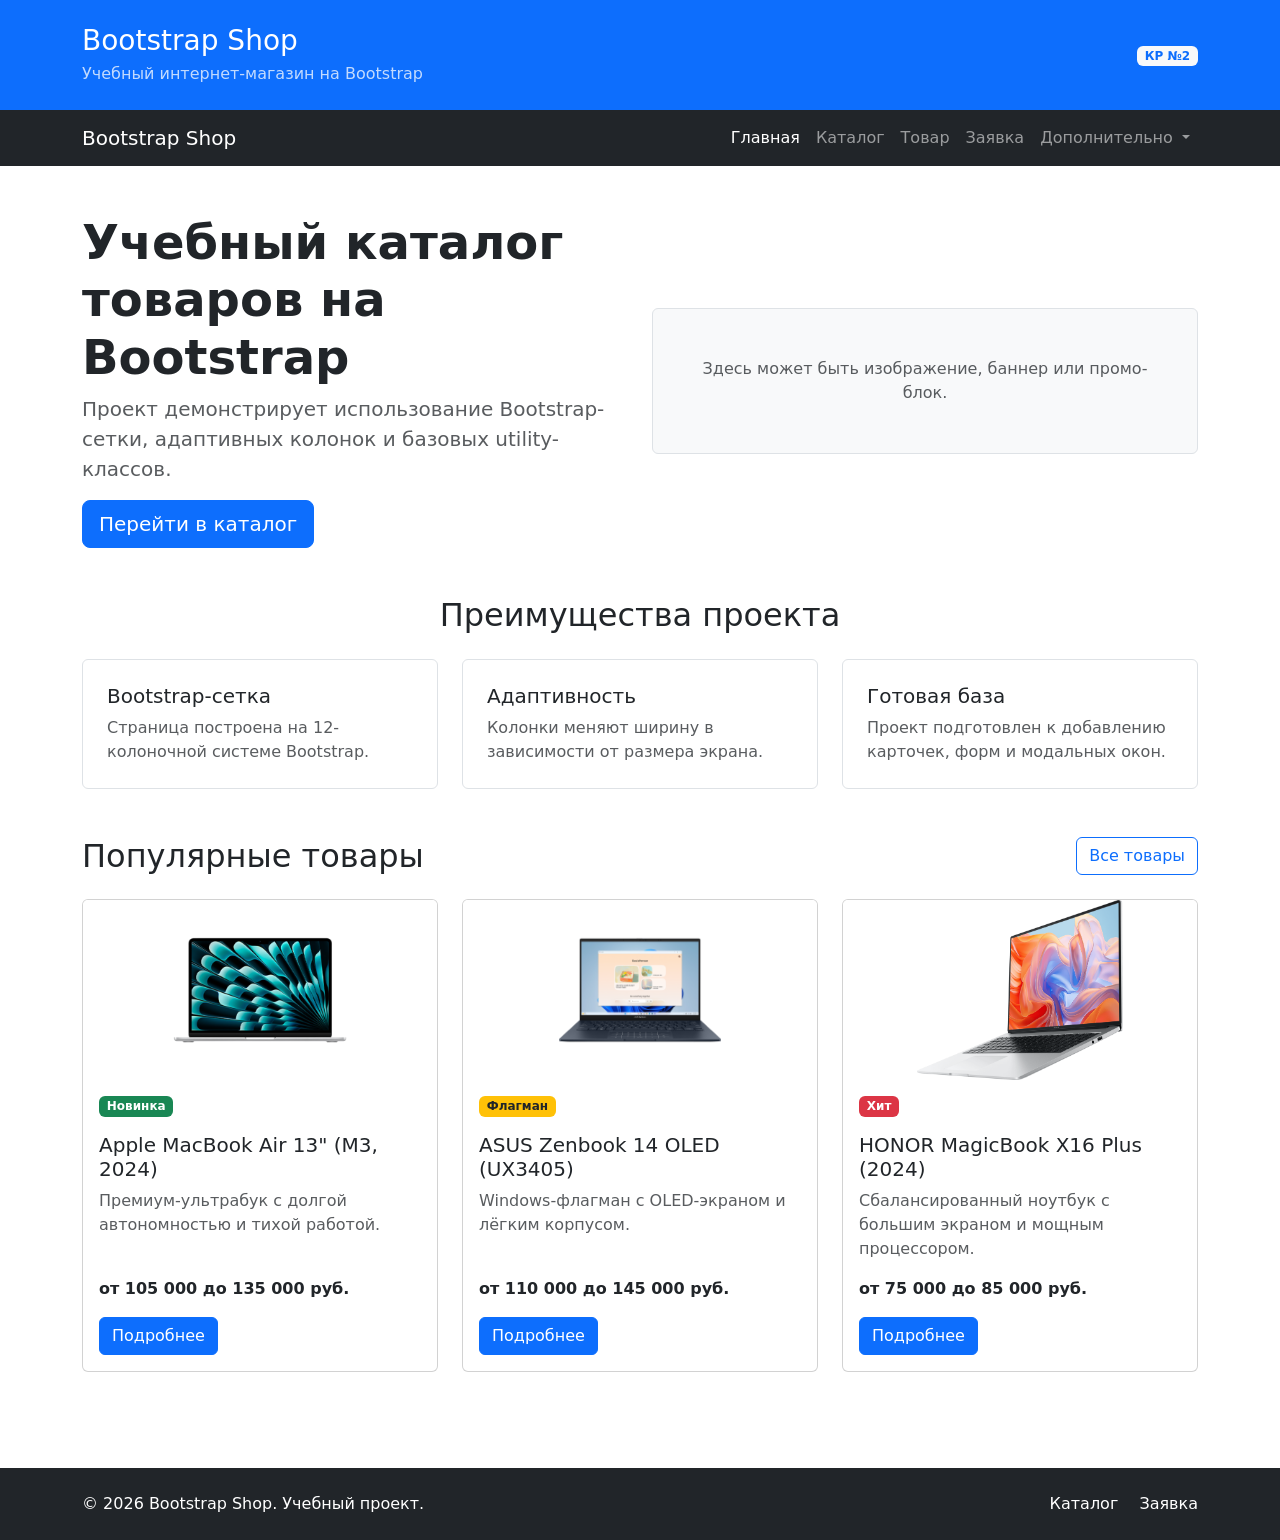
==== index.html @ 9adcecaf "chore: import Bootstrap shop from KR2" ====
<!DOCTYPE html>
<html lang="ru">
<head>
  <meta charset="UTF-8">
  <meta name="viewport" content="width=device-width, initial-scale=1.0">
  <title>Главная — Bootstrap Shop</title>
  <link href="https://cdn.jsdelivr.net/npm/bootstrap@5.3.8/dist/css/bootstrap.min.css" rel="stylesheet">
  <link rel="stylesheet" href="css/custom.css">
</head>
<body>
  <header class="bg-primary text-white py-4">
    <div class="container">
      <div class="row align-items-center">
        <div class="col-12 col-md-8">
          <h1 class="h3 mb-1">Bootstrap Shop</h1>
          <p class="mb-0 opacity-75">Учебный интернет-магазин на Bootstrap</p>
        </div>
        <div class="col-12 col-md-4 text-md-end mt-3 mt-md-0">
          <span class="badge bg-light text-primary">КР №2</span>
        </div>
      </div>
    </div>
  </header>

  <nav class="navbar navbar-expand-lg navbar-dark bg-dark">
    <div class="container">
      <a class="navbar-brand" href="index.html">Bootstrap Shop</a>
      <button class="navbar-toggler" type="button" data-bs-toggle="collapse" data-bs-target="#mainNavbar" aria-controls="mainNavbar" aria-expanded="false" aria-label="Переключить навигацию">
        <span class="navbar-toggler-icon"></span>
      </button>
      <div class="collapse navbar-collapse" id="mainNavbar">
        <ul class="navbar-nav ms-auto">
          <li class="nav-item">
            <a class="nav-link active" aria-current="page" href="index.html">Главная</a>
          </li>
          <li class="nav-item">
            <a class="nav-link" href="catalog.html">Каталог</a>
          </li>
          <li class="nav-item">
            <a class="nav-link" href="product.html">Товар</a>
          </li>
          <li class="nav-item">
            <a class="nav-link" href="order.html">Заявка</a>
          </li>
          <li class="nav-item dropdown">
            <a class="nav-link dropdown-toggle" href="#" role="button" data-bs-toggle="dropdown" aria-expanded="false">
              Дополнительно
            </a>
            <ul class="dropdown-menu">
              <li><a class="dropdown-item" href="catalog.html">Все товары</a></li>
              <li><a class="dropdown-item" href="order.html">Оформить заявку</a></li>
              <li><a class="dropdown-item" href="index.html#popular">Популярное</a></li>
            </ul>
          </li>
        </ul>
      </div>
    </div>
  </nav>

  <main>
    <section class="container my-5">
      <div class="row align-items-center g-4">
        <div class="col-12 col-lg-6">
          <h2 class="display-5 fw-bold">Учебный каталог товаров на Bootstrap</h2>
          <p class="lead text-muted">
            Проект демонстрирует использование Bootstrap-сетки,
            адаптивных колонок и базовых utility-классов.
          </p>
          <a class="btn btn-primary btn-lg" href="catalog.html">Перейти в каталог</a>
        </div>
        <div class="col-12 col-lg-6">
          <div class="p-5 bg-light border rounded text-center">
            <p class="mb-0 text-muted">Здесь может быть изображение, баннер или промо-блок.</p>
          </div>
        </div>
      </div>
    </section>

    <section class="container my-5">
      <h2 class="text-center mb-4">Преимущества проекта</h2>
      <div class="row g-4">
        <div class="col-12 col-md-4">
          <div class="p-4 border rounded h-100 bg-white">
            <h3 class="h5">Bootstrap-сетка</h3>
            <p class="mb-0 text-muted">Страница построена на 12-колоночной системе Bootstrap.</p>
          </div>
        </div>
        <div class="col-12 col-md-4">
          <div class="p-4 border rounded h-100 bg-white">
            <h3 class="h5">Адаптивность</h3>
            <p class="mb-0 text-muted">Колонки меняют ширину в зависимости от размера экрана.</p>
          </div>
        </div>
        <div class="col-12 col-md-4">
          <div class="p-4 border rounded h-100 bg-white">
            <h3 class="h5">Готовая база</h3>
            <p class="mb-0 text-muted">Проект подготовлен к добавлению карточек, форм и модальных окон.</p>
          </div>
        </div>
      </div>
    </section>

    <section class="container my-5" id="popular">
      <div class="d-flex justify-content-between align-items-center mb-4">
        <h2 class="mb-0">Популярные товары</h2>
        <a class="btn btn-outline-primary" href="catalog.html">Все товары</a>
      </div>
      <div class="row g-4">
        <div class="col-12 col-md-6 col-lg-4">
          <div class="card h-100">
            <img src="images/macbook-air-m3-2024.png" class="card-img-top" alt="Apple MacBook Air 13 дюймов с чипом M3">
            <div class="card-body d-flex flex-column">
              <span class="badge bg-success mb-3 align-self-start">Новинка</span>
              <h3 class="h5">Apple MacBook Air 13&quot; (M3, 2024)</h3>
              <p class="text-muted">Премиум-ультрабук с долгой автономностью и тихой работой.</p>
              <p class="fw-bold mb-3 mt-auto">от 105 000 до 135 000 руб.</p>
              <a class="btn btn-primary align-self-start" href="product.html">Подробнее</a>
            </div>
          </div>
        </div>
        <div class="col-12 col-md-6 col-lg-4">
          <div class="card h-100">
            <img src="images/asus-zenbook-14-ux3405.jpg" class="card-img-top" alt="ASUS Zenbook 14 OLED UX3405">
            <div class="card-body d-flex flex-column">
              <span class="badge bg-warning text-dark mb-3 align-self-start">Флагман</span>
              <h3 class="h5">ASUS Zenbook 14 OLED (UX3405)</h3>
              <p class="text-muted">Windows-флагман с OLED-экраном и лёгким корпусом.</p>
              <p class="fw-bold mb-3 mt-auto">от 110 000 до 145 000 руб.</p>
              <a class="btn btn-primary align-self-start" href="product-2.html">Подробнее</a>
            </div>
          </div>
        </div>
        <div class="col-12 col-md-6 col-lg-4">
          <div class="card h-100">
            <img src="images/honor-magicbook-x16-plus.png" class="card-img-top" alt="HONOR MagicBook X16 Plus">
            <div class="card-body d-flex flex-column">
              <span class="badge bg-danger mb-3 align-self-start">Хит</span>
              <h3 class="h5">HONOR MagicBook X16 Plus (2024)</h3>
              <p class="text-muted">Сбалансированный ноутбук с большим экраном и мощным процессором.</p>
              <p class="fw-bold mb-3 mt-auto">от 75 000 до 85 000 руб.</p>
              <a class="btn btn-primary align-self-start" href="product-3.html">Подробнее</a>
            </div>
          </div>
        </div>
      </div>
    </section>
  </main>

  <footer class="bg-dark text-white py-4 mt-5">
    <div class="container">
      <div class="row align-items-center g-3">
        <div class="col-12 col-md-6">
          <p class="mb-0">&copy; 2026 Bootstrap Shop. Учебный проект.</p>
        </div>
        <div class="col-12 col-md-6 text-md-end">
          <a class="text-white text-decoration-none me-3" href="catalog.html">Каталог</a>
          <a class="text-white text-decoration-none" href="order.html">Заявка</a>
        </div>
      </div>
    </div>
  </footer>

  <script src="https://cdn.jsdelivr.net/npm/bootstrap@5.3.8/dist/js/bootstrap.bundle.min.js"></script>
</body>
</html>
---- css/custom.css ----
body {
  min-height: 100vh;
  display: flex;
  flex-direction: column;
}

main {
  flex: 1;
}

.placeholder-box {
  min-height: 240px;
}

.placeholder-image {
  min-height: 320px;
}

.card-img-top {
  height: 180px;
  object-fit: contain;
  background-color: #fff;
}

.product-image {
  height: 320px;
  object-fit: contain;
}
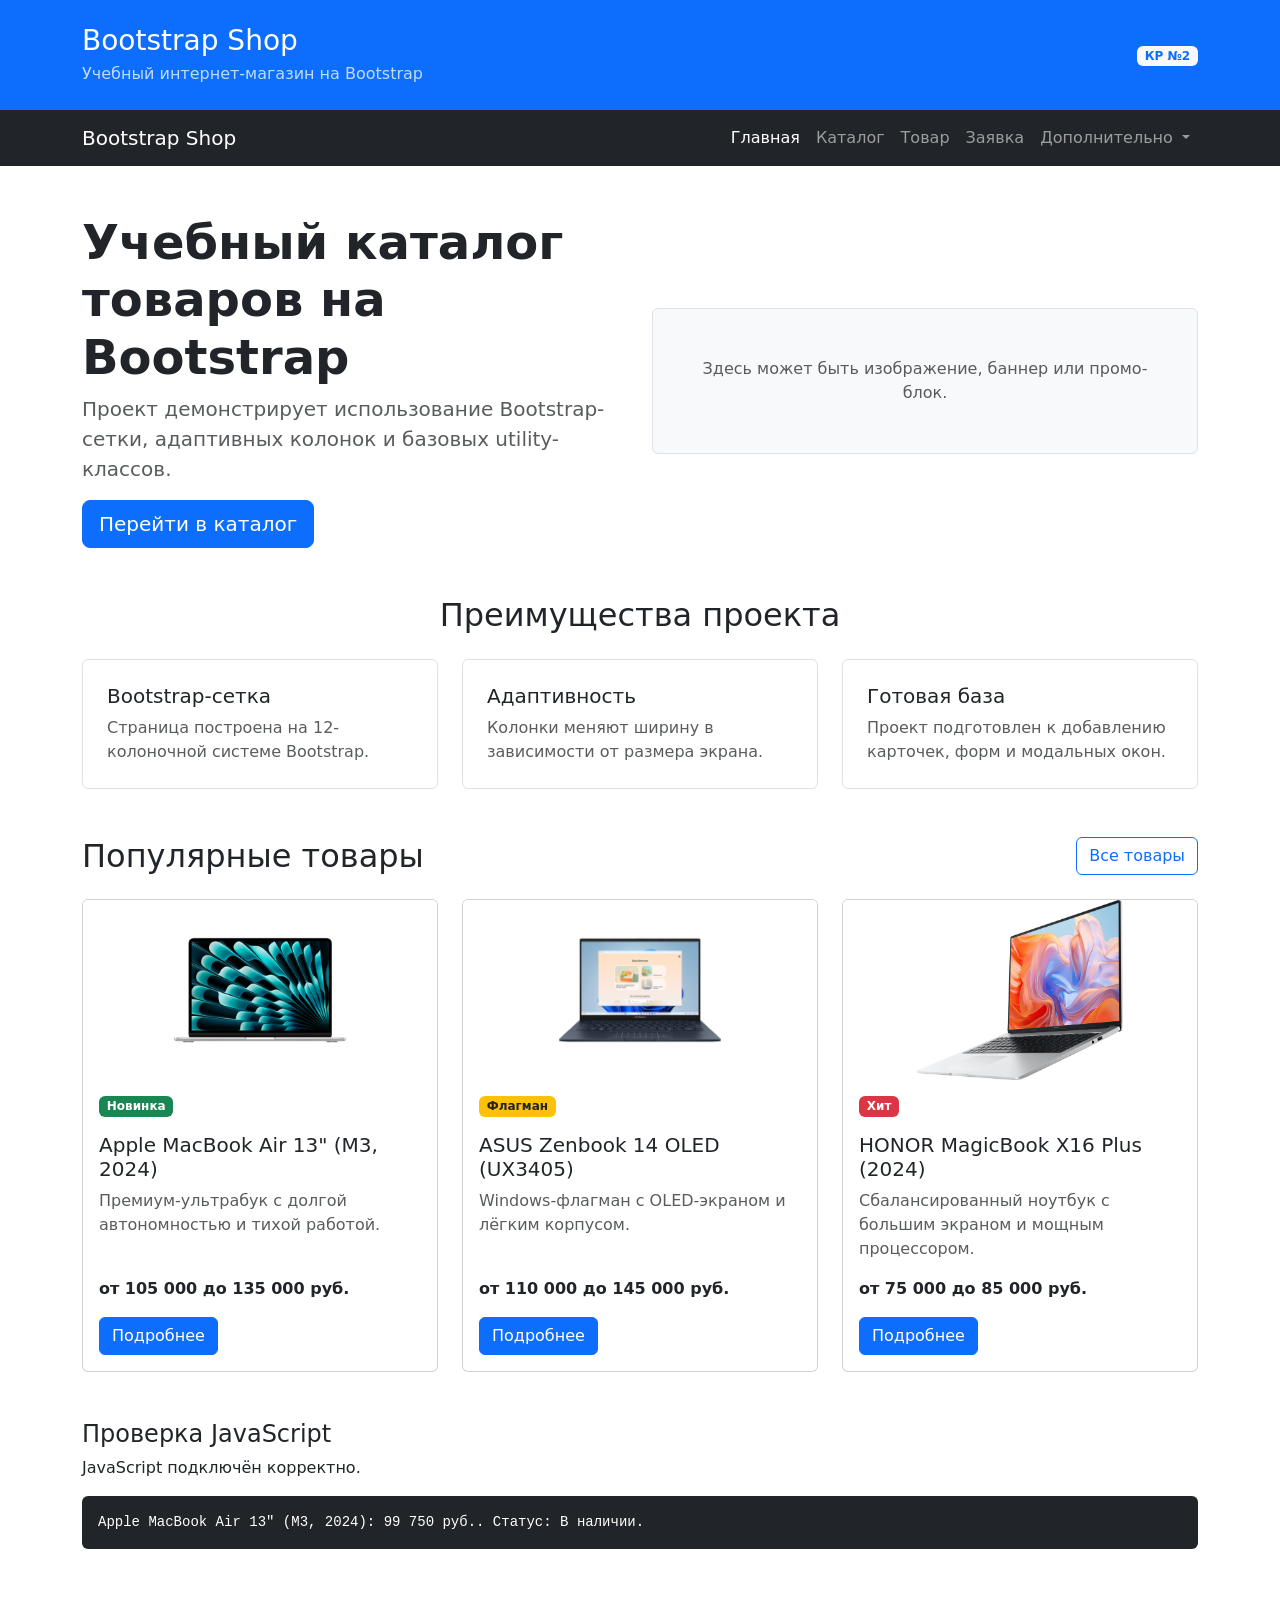
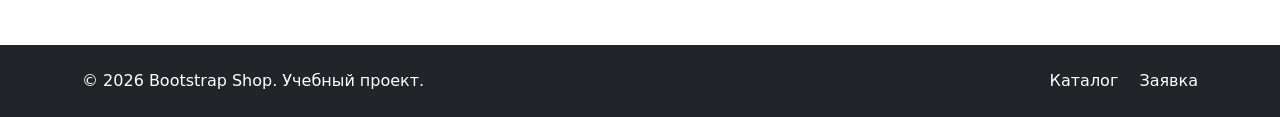
==== commit aea4fe65: "Merge feature/js-basics" ====
--- a/index.html
+++ b/index.html
@@ -6,6 +6,8 @@
   <title>Главная — Bootstrap Shop</title>
   <link href="https://cdn.jsdelivr.net/npm/bootstrap@5.3.8/dist/css/bootstrap.min.css" rel="stylesheet">
   <link rel="stylesheet" href="css/custom.css">
+  <script src="js/data.js" defer></script>
+  <script src="js/main.js" defer></script>
 </head>
 <body>
   <header class="bg-primary text-white py-4">
@@ -144,6 +146,11 @@
         </div>
       </div>
     </section>
+    <section class="container my-5 js-check" aria-labelledby="js-check-title">
+      <h2 class="h4" id="js-check-title">Проверка JavaScript</h2>
+      <p class="js-message">JavaScript пока не выполнился.</p>
+      <pre class="product-output bg-dark text-white rounded p-3 mb-0"></pre>
+    </section>
   </main>
 
   <footer class="bg-dark text-white py-4 mt-5">
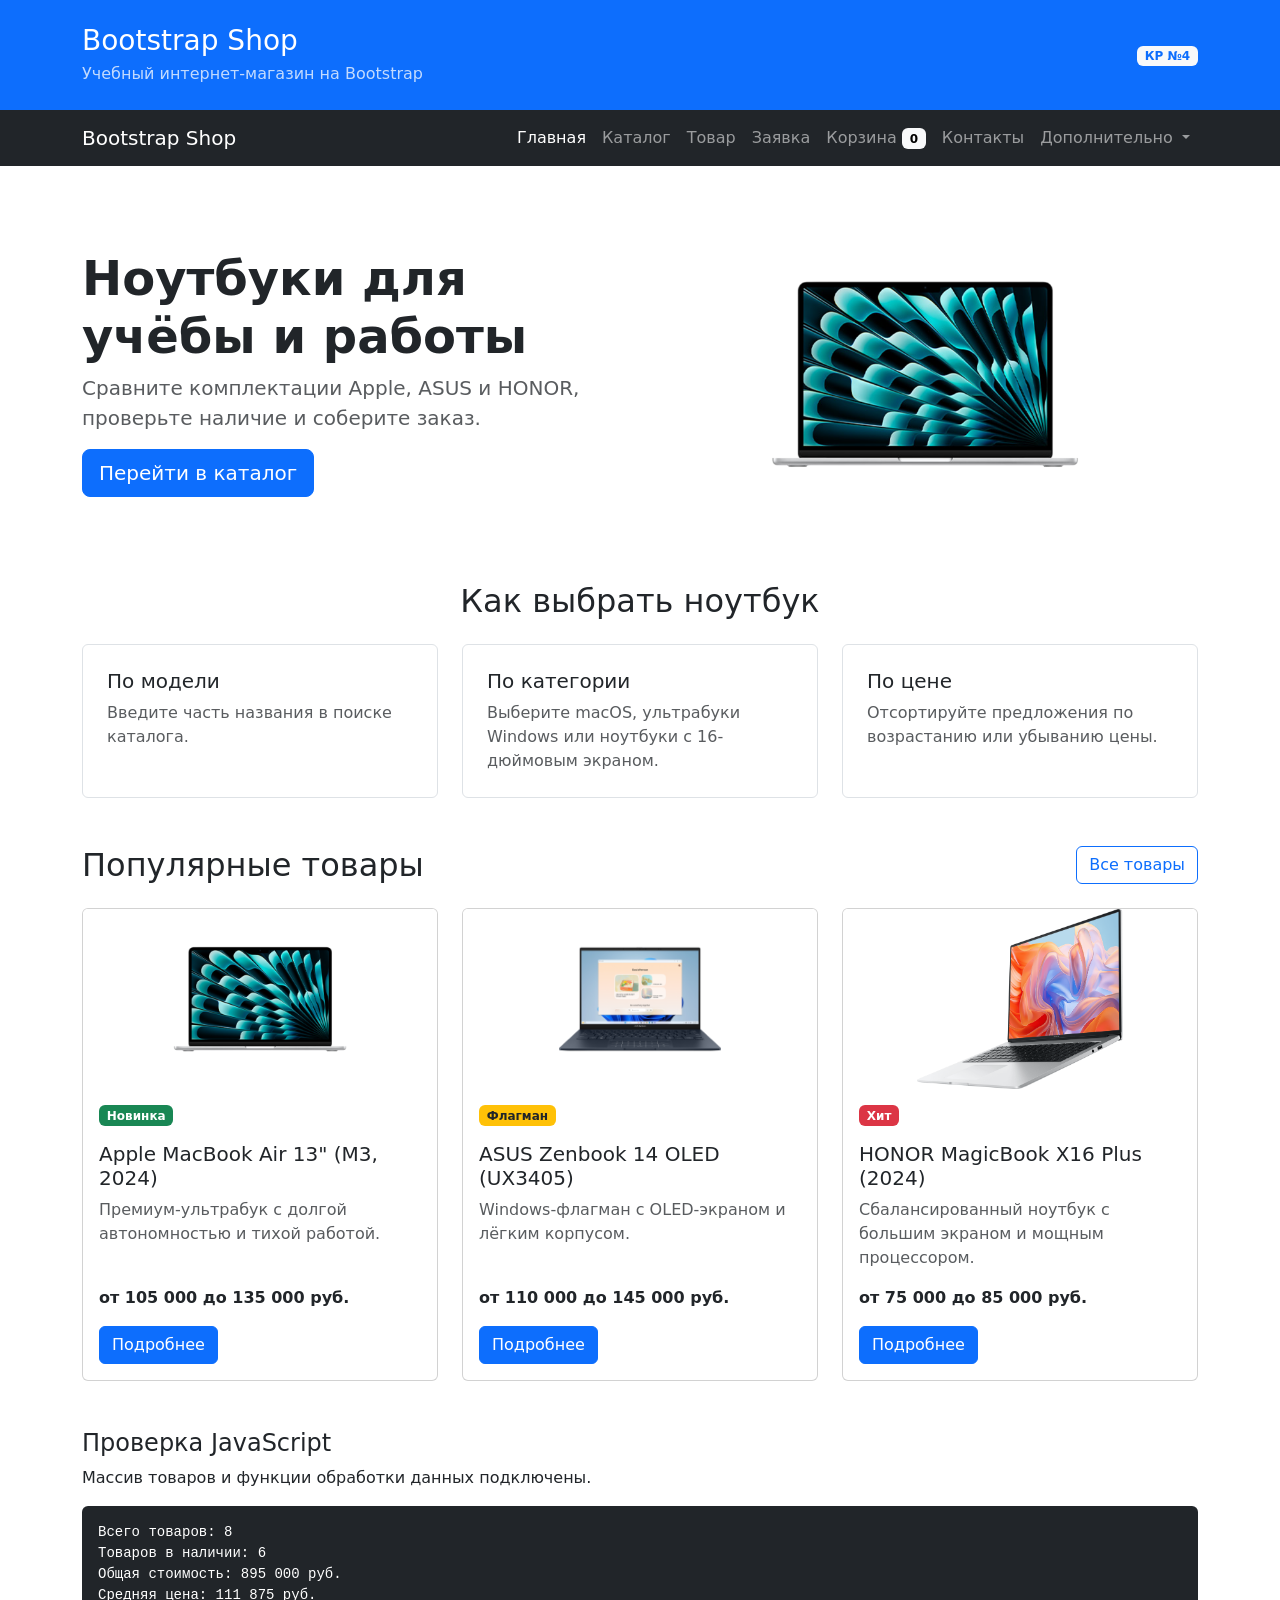
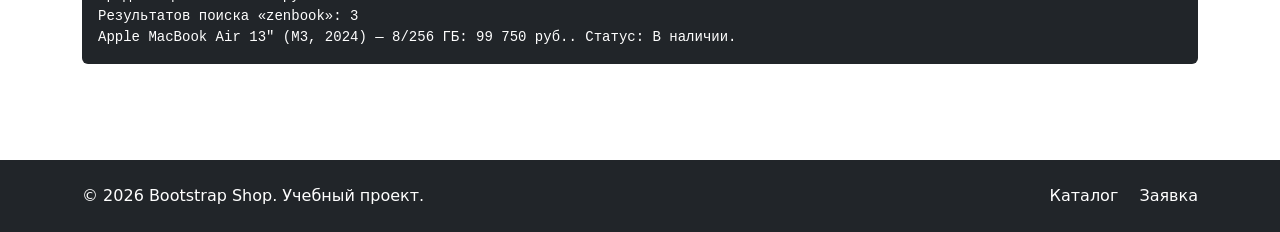
==== commit 01c89e06: "feat: complete JavaScript shop project" ====
--- a/index.html
+++ b/index.html
@@ -8,6 +8,7 @@
   <link rel="stylesheet" href="css/custom.css">
   <script src="js/data.js" defer></script>
   <script src="js/main.js" defer></script>
+  <script src="js/cart.js" defer></script>
 </head>
 <body>
   <header class="bg-primary text-white py-4">
@@ -18,7 +19,7 @@
           <p class="mb-0 opacity-75">Учебный интернет-магазин на Bootstrap</p>
         </div>
         <div class="col-12 col-md-4 text-md-end mt-3 mt-md-0">
-          <span class="badge bg-light text-primary">КР №2</span>
+          <span class="badge bg-light text-primary">КР №4</span>
         </div>
       </div>
     </div>
@@ -44,6 +45,8 @@
           <li class="nav-item">
             <a class="nav-link" href="order.html">Заявка</a>
           </li>
+          <li class="nav-item"><a class="nav-link" href="cart.html">Корзина <span class="badge text-bg-light" data-cart-count>0</span></a></li>
+          <li class="nav-item"><a class="nav-link" href="contacts.html">Контакты</a></li>
           <li class="nav-item dropdown">
             <a class="nav-link dropdown-toggle" href="#" role="button" data-bs-toggle="dropdown" aria-expanded="false">
               Дополнительно
@@ -63,40 +66,37 @@
     <section class="container my-5">
       <div class="row align-items-center g-4">
         <div class="col-12 col-lg-6">
-          <h2 class="display-5 fw-bold">Учебный каталог товаров на Bootstrap</h2>
+          <h2 class="display-5 fw-bold">Ноутбуки для учёбы и работы</h2>
           <p class="lead text-muted">
-            Проект демонстрирует использование Bootstrap-сетки,
-            адаптивных колонок и базовых utility-классов.
+            Сравните комплектации Apple, ASUS и HONOR, проверьте наличие и соберите заказ.
           </p>
           <a class="btn btn-primary btn-lg" href="catalog.html">Перейти в каталог</a>
         </div>
         <div class="col-12 col-lg-6">
-          <div class="p-5 bg-light border rounded text-center">
-            <p class="mb-0 text-muted">Здесь может быть изображение, баннер или промо-блок.</p>
-          </div>
+          <img class="product-image img-fluid d-block mx-auto" src="images/macbook-air-m3-2024.png" alt="Apple MacBook Air M3">
         </div>
       </div>
     </section>
 
     <section class="container my-5">
-      <h2 class="text-center mb-4">Преимущества проекта</h2>
+      <h2 class="text-center mb-4">Как выбрать ноутбук</h2>
       <div class="row g-4">
         <div class="col-12 col-md-4">
           <div class="p-4 border rounded h-100 bg-white">
-            <h3 class="h5">Bootstrap-сетка</h3>
-            <p class="mb-0 text-muted">Страница построена на 12-колоночной системе Bootstrap.</p>
+            <h3 class="h5">По модели</h3>
+            <p class="mb-0 text-muted">Введите часть названия в поиске каталога.</p>
           </div>
         </div>
         <div class="col-12 col-md-4">
           <div class="p-4 border rounded h-100 bg-white">
-            <h3 class="h5">Адаптивность</h3>
-            <p class="mb-0 text-muted">Колонки меняют ширину в зависимости от размера экрана.</p>
+            <h3 class="h5">По категории</h3>
+            <p class="mb-0 text-muted">Выберите macOS, ультрабуки Windows или ноутбуки с 16-дюймовым экраном.</p>
           </div>
         </div>
         <div class="col-12 col-md-4">
           <div class="p-4 border rounded h-100 bg-white">
-            <h3 class="h5">Готовая база</h3>
-            <p class="mb-0 text-muted">Проект подготовлен к добавлению карточек, форм и модальных окон.</p>
+            <h3 class="h5">По цене</h3>
+            <p class="mb-0 text-muted">Отсортируйте предложения по возрастанию или убыванию цены.</p>
           </div>
         </div>
       </div>
--- a/css/custom.css
+++ b/css/custom.css
@@ -6,14 +6,6 @@
 
 main {
   flex: 1;
-}
-
-.placeholder-box {
-  min-height: 240px;
-}
-
-.placeholder-image {
-  min-height: 320px;
 }
 
 .card-img-top {
@@ -26,3 +18,15 @@
   height: 320px;
   object-fit: contain;
 }
+
+.product-output {
+  white-space: pre-wrap;
+}
+
+.order-dialog {
+  width: min(30rem, calc(100% - 2rem));
+}
+
+.order-dialog::backdrop {
+  background: rgb(0 0 0 / 55%);
+}
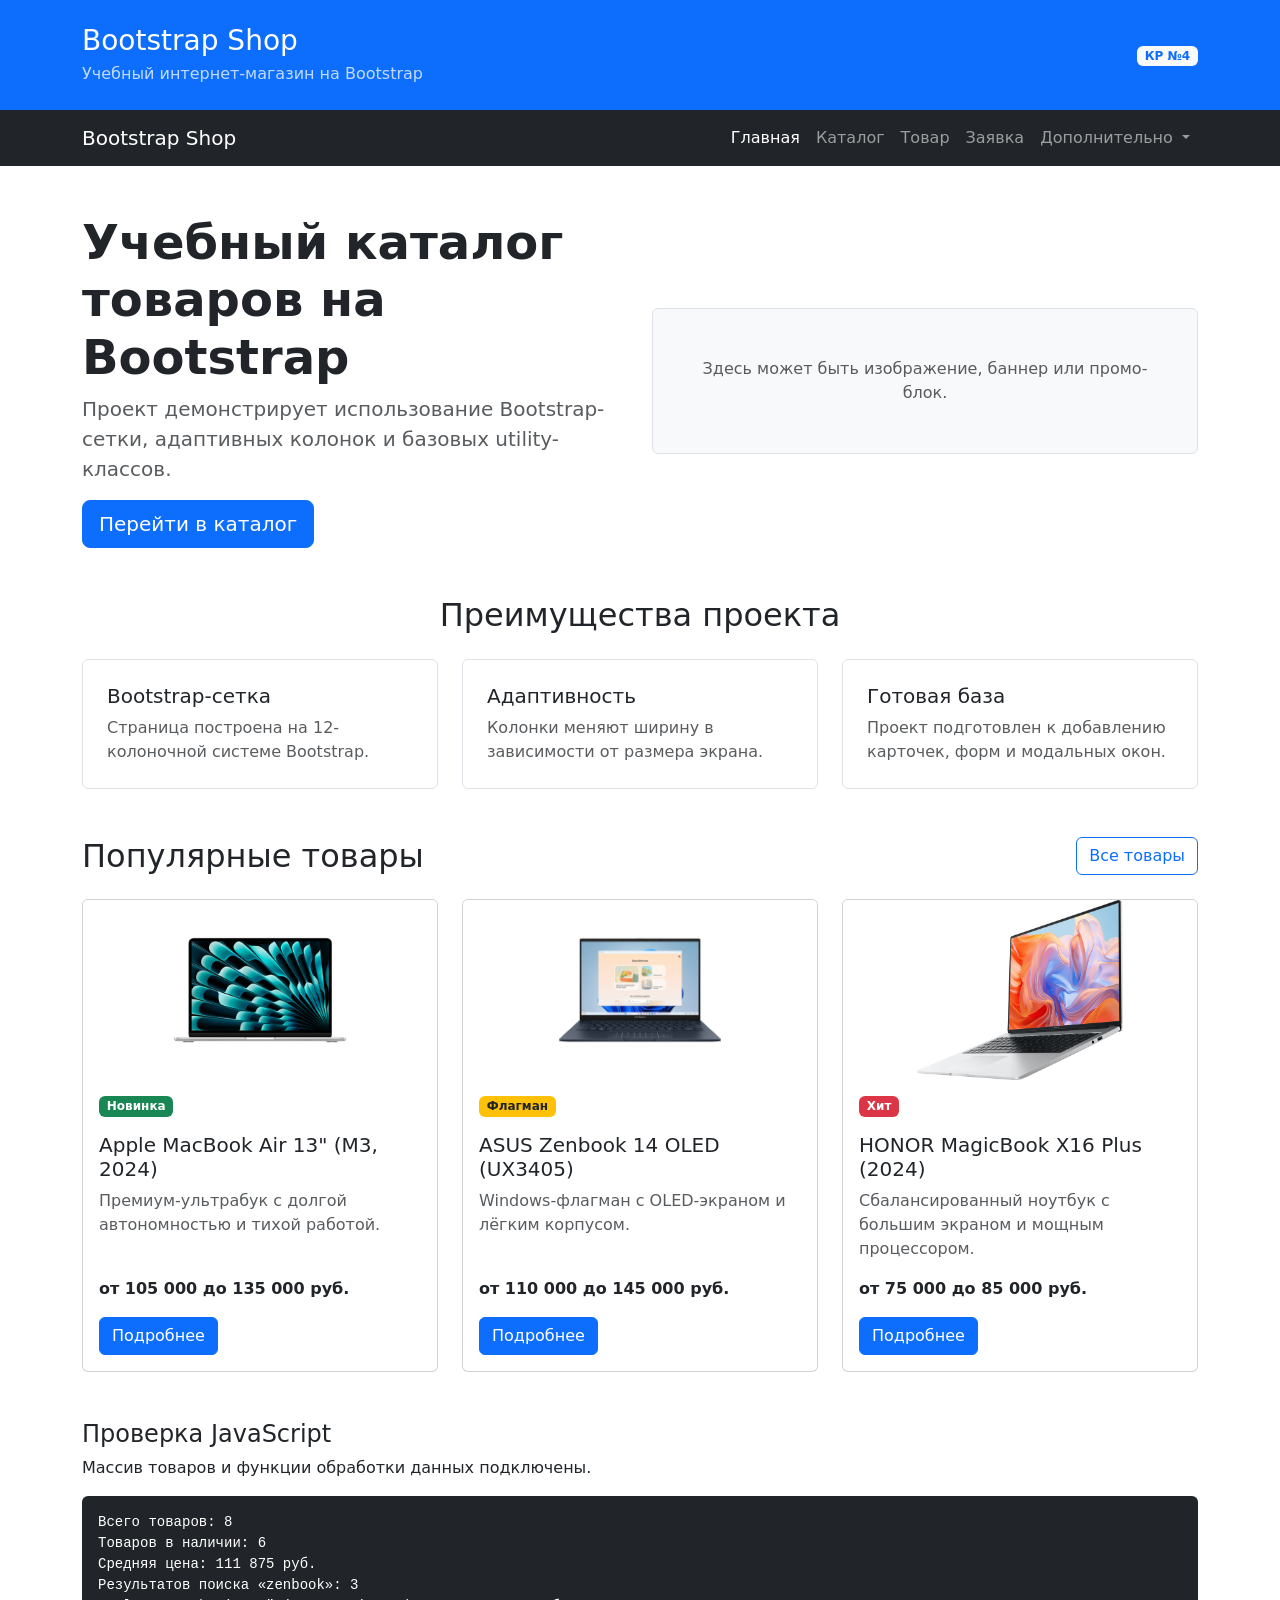
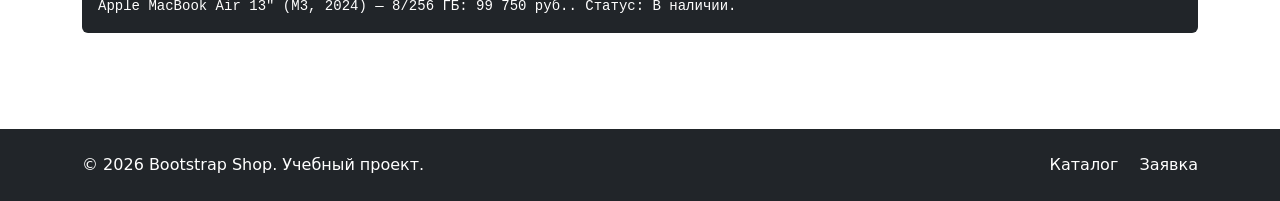
==== commit d97acb9c: "fix: limit KR4 to required practical tasks" ====
--- a/index.html
+++ b/index.html
@@ -8,7 +8,6 @@
   <link rel="stylesheet" href="css/custom.css">
   <script src="js/data.js" defer></script>
   <script src="js/main.js" defer></script>
-  <script src="js/cart.js" defer></script>
 </head>
 <body>
   <header class="bg-primary text-white py-4">
@@ -45,8 +44,6 @@
           <li class="nav-item">
             <a class="nav-link" href="order.html">Заявка</a>
           </li>
-          <li class="nav-item"><a class="nav-link" href="cart.html">Корзина <span class="badge text-bg-light" data-cart-count>0</span></a></li>
-          <li class="nav-item"><a class="nav-link" href="contacts.html">Контакты</a></li>
           <li class="nav-item dropdown">
             <a class="nav-link dropdown-toggle" href="#" role="button" data-bs-toggle="dropdown" aria-expanded="false">
               Дополнительно
@@ -55,6 +52,7 @@
               <li><a class="dropdown-item" href="catalog.html">Все товары</a></li>
               <li><a class="dropdown-item" href="order.html">Оформить заявку</a></li>
               <li><a class="dropdown-item" href="index.html#popular">Популярное</a></li>
+              <li><a class="dropdown-item" href="contacts.html">Контакты</a></li>
             </ul>
           </li>
         </ul>
@@ -66,37 +64,40 @@
     <section class="container my-5">
       <div class="row align-items-center g-4">
         <div class="col-12 col-lg-6">
-          <h2 class="display-5 fw-bold">Ноутбуки для учёбы и работы</h2>
+          <h2 class="display-5 fw-bold">Учебный каталог товаров на Bootstrap</h2>
           <p class="lead text-muted">
-            Сравните комплектации Apple, ASUS и HONOR, проверьте наличие и соберите заказ.
+            Проект демонстрирует использование Bootstrap-сетки,
+            адаптивных колонок и базовых utility-классов.
           </p>
           <a class="btn btn-primary btn-lg" href="catalog.html">Перейти в каталог</a>
         </div>
         <div class="col-12 col-lg-6">
-          <img class="product-image img-fluid d-block mx-auto" src="images/macbook-air-m3-2024.png" alt="Apple MacBook Air M3">
+          <div class="p-5 bg-light border rounded text-center">
+            <p class="mb-0 text-muted">Здесь может быть изображение, баннер или промо-блок.</p>
+          </div>
         </div>
       </div>
     </section>
 
     <section class="container my-5">
-      <h2 class="text-center mb-4">Как выбрать ноутбук</h2>
+      <h2 class="text-center mb-4">Преимущества проекта</h2>
       <div class="row g-4">
         <div class="col-12 col-md-4">
           <div class="p-4 border rounded h-100 bg-white">
-            <h3 class="h5">По модели</h3>
-            <p class="mb-0 text-muted">Введите часть названия в поиске каталога.</p>
+            <h3 class="h5">Bootstrap-сетка</h3>
+            <p class="mb-0 text-muted">Страница построена на 12-колоночной системе Bootstrap.</p>
           </div>
         </div>
         <div class="col-12 col-md-4">
           <div class="p-4 border rounded h-100 bg-white">
-            <h3 class="h5">По категории</h3>
-            <p class="mb-0 text-muted">Выберите macOS, ультрабуки Windows или ноутбуки с 16-дюймовым экраном.</p>
+            <h3 class="h5">Адаптивность</h3>
+            <p class="mb-0 text-muted">Колонки меняют ширину в зависимости от размера экрана.</p>
           </div>
         </div>
         <div class="col-12 col-md-4">
           <div class="p-4 border rounded h-100 bg-white">
-            <h3 class="h5">По цене</h3>
-            <p class="mb-0 text-muted">Отсортируйте предложения по возрастанию или убыванию цены.</p>
+            <h3 class="h5">Готовая база</h3>
+            <p class="mb-0 text-muted">Проект подготовлен к добавлению карточек, форм и модальных окон.</p>
           </div>
         </div>
       </div>
--- a/css/custom.css
+++ b/css/custom.css
@@ -6,6 +6,14 @@
 
 main {
   flex: 1;
+}
+
+.placeholder-box {
+  min-height: 240px;
+}
+
+.placeholder-image {
+  min-height: 320px;
 }
 
 .card-img-top {
@@ -18,15 +26,3 @@
   height: 320px;
   object-fit: contain;
 }
-
-.product-output {
-  white-space: pre-wrap;
-}
-
-.order-dialog {
-  width: min(30rem, calc(100% - 2rem));
-}
-
-.order-dialog::backdrop {
-  background: rgb(0 0 0 / 55%);
-}
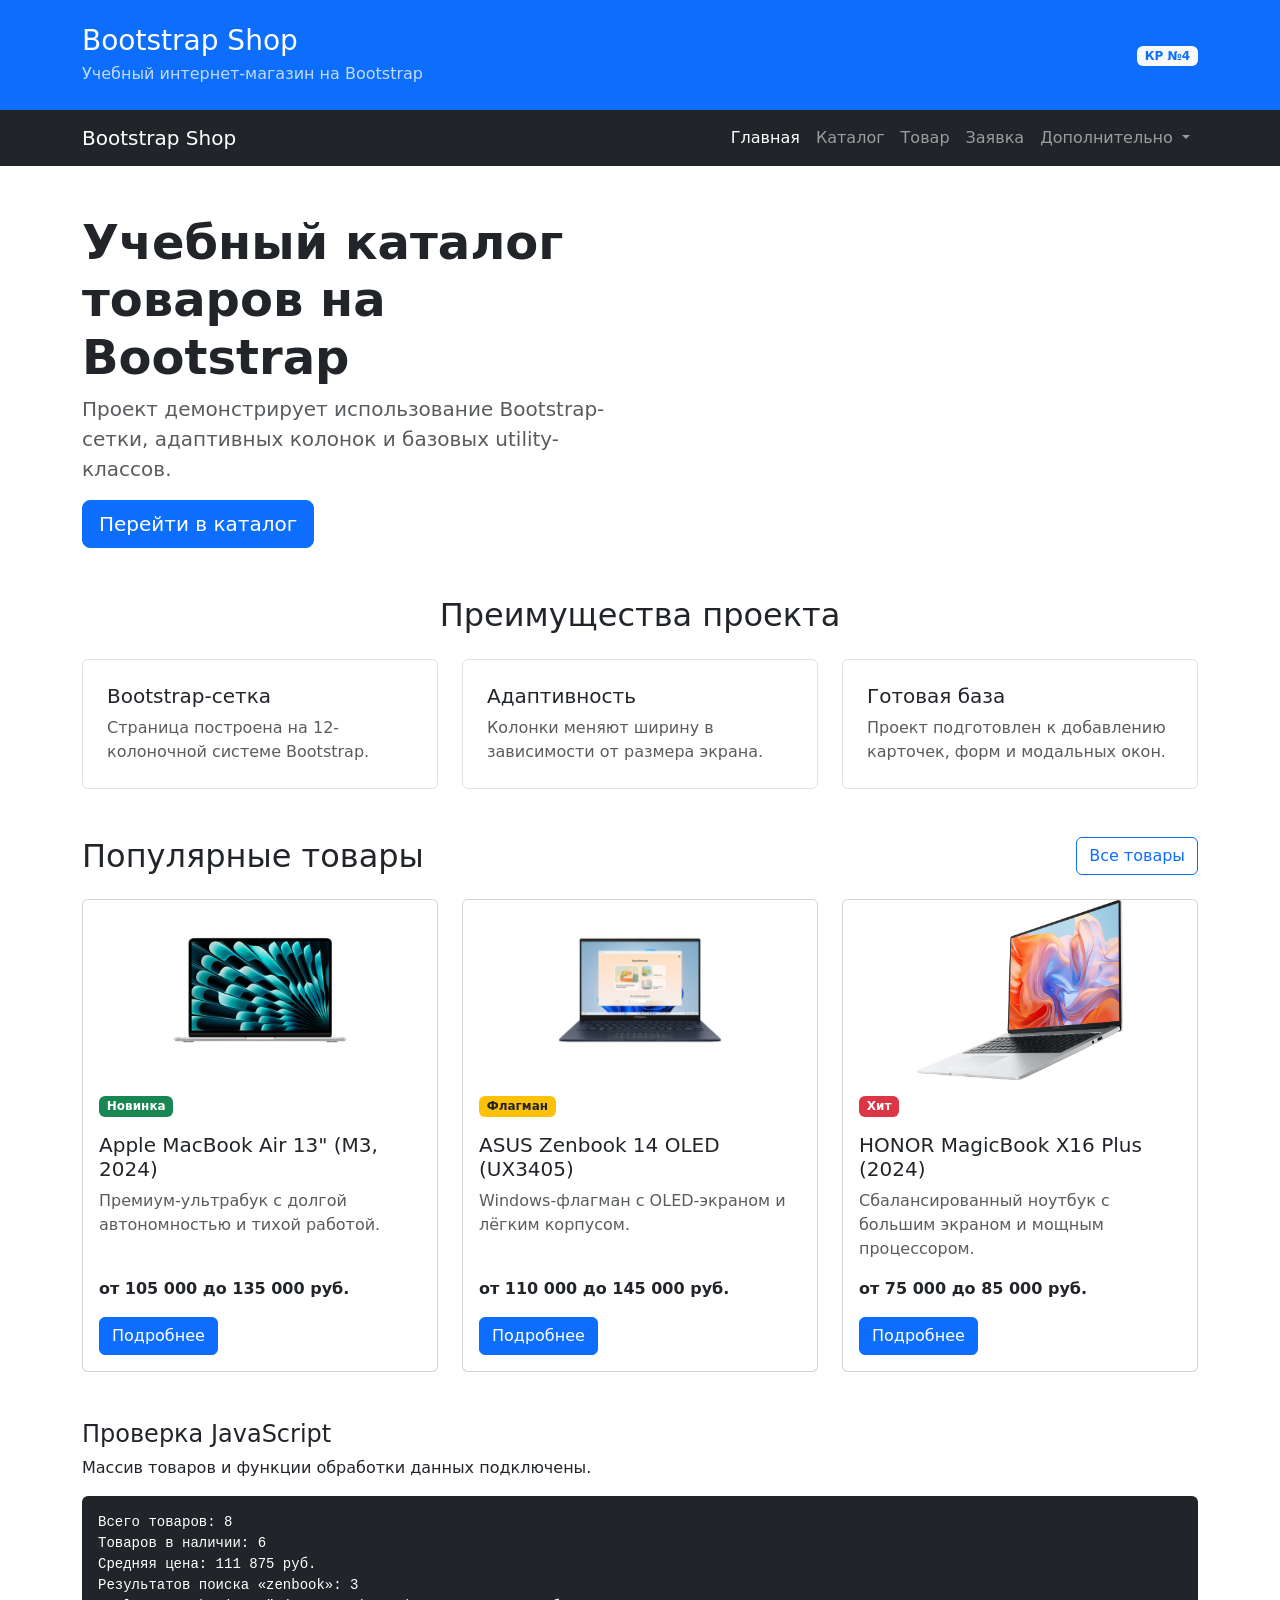
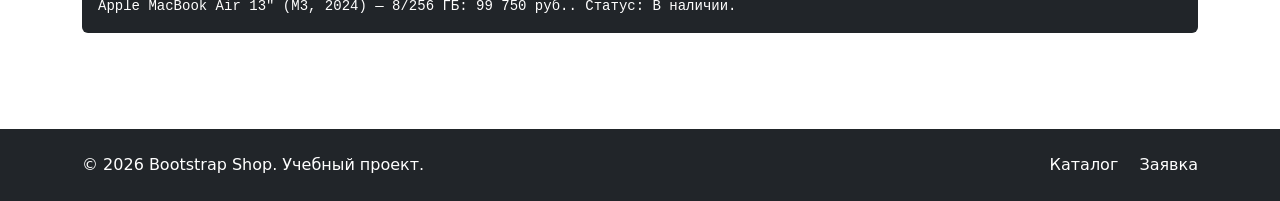
==== commit 3e0b488f: "docs: clarify shop scripts and log filtered products" ====
--- a/index.html
+++ b/index.html
@@ -70,11 +70,6 @@
             адаптивных колонок и базовых utility-классов.
           </p>
           <a class="btn btn-primary btn-lg" href="catalog.html">Перейти в каталог</a>
-        </div>
-        <div class="col-12 col-lg-6">
-          <div class="p-5 bg-light border rounded text-center">
-            <p class="mb-0 text-muted">Здесь может быть изображение, баннер или промо-блок.</p>
-          </div>
         </div>
       </div>
     </section>
